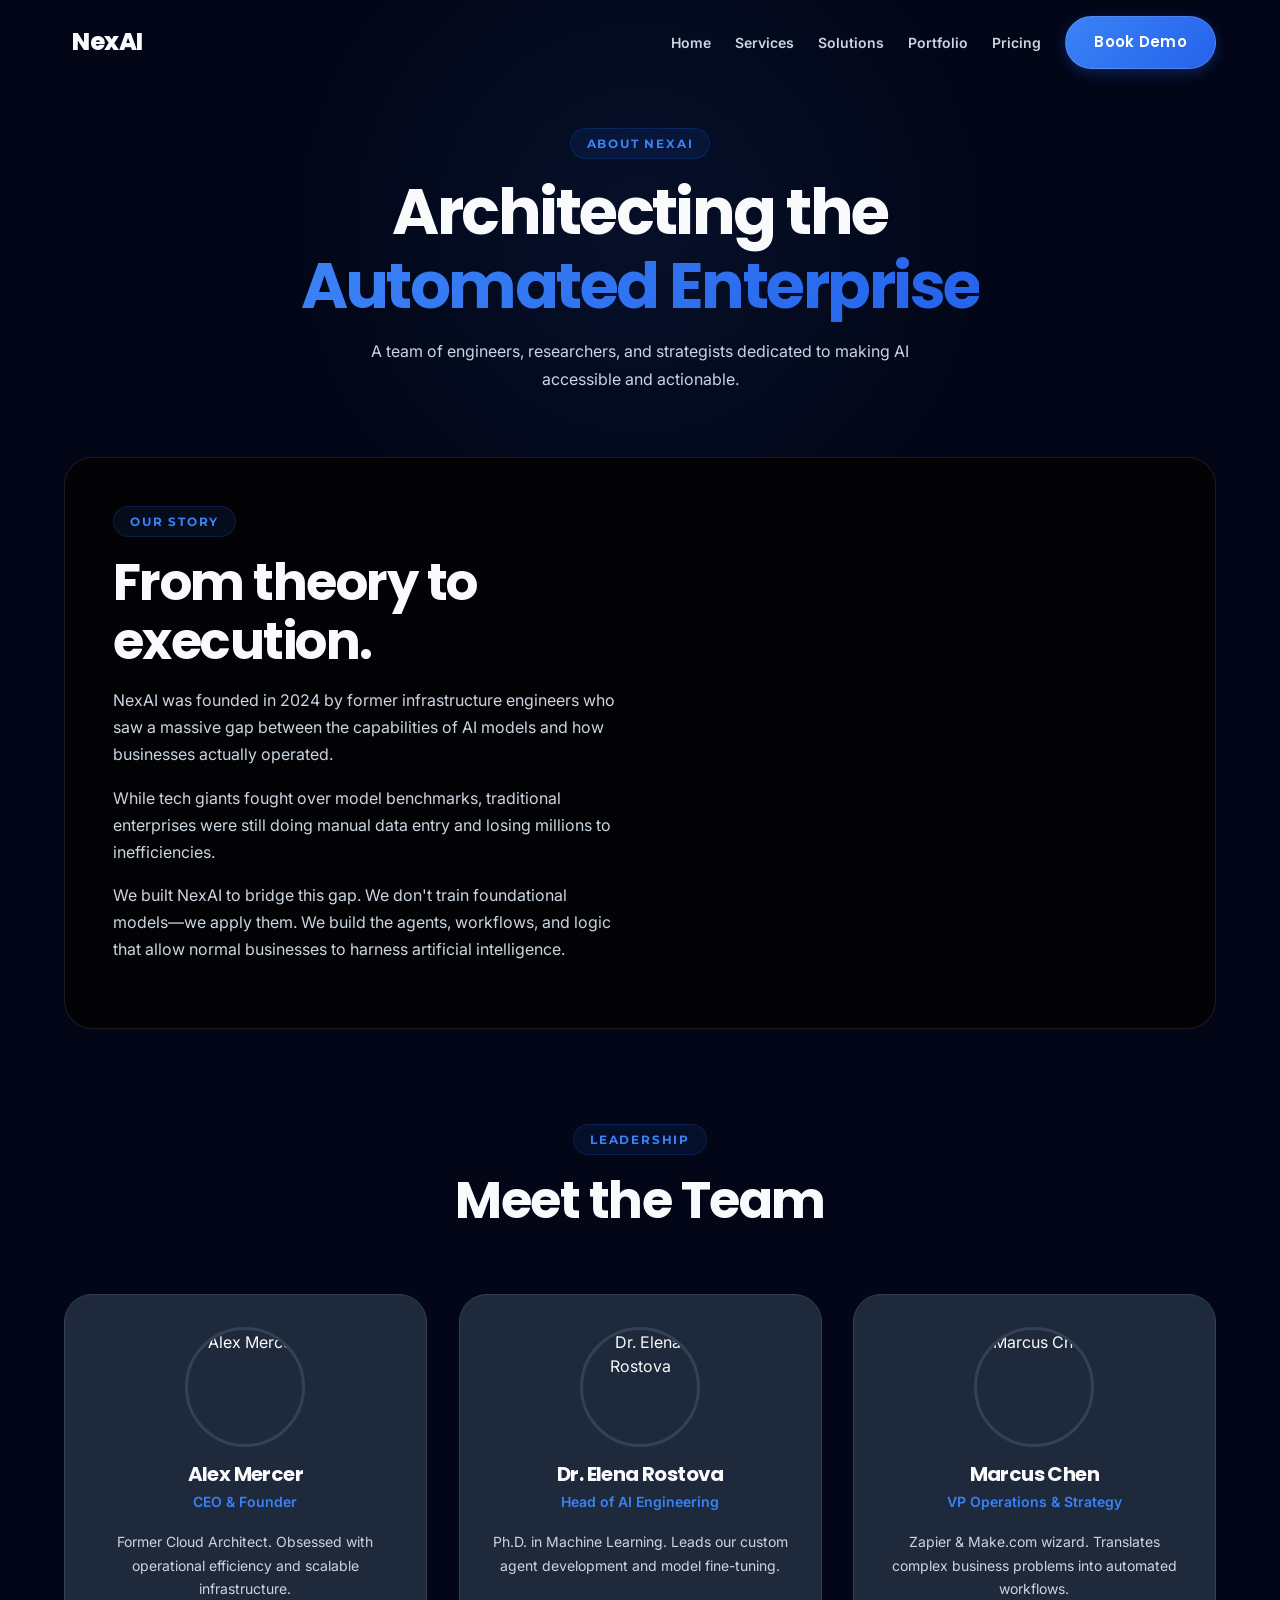
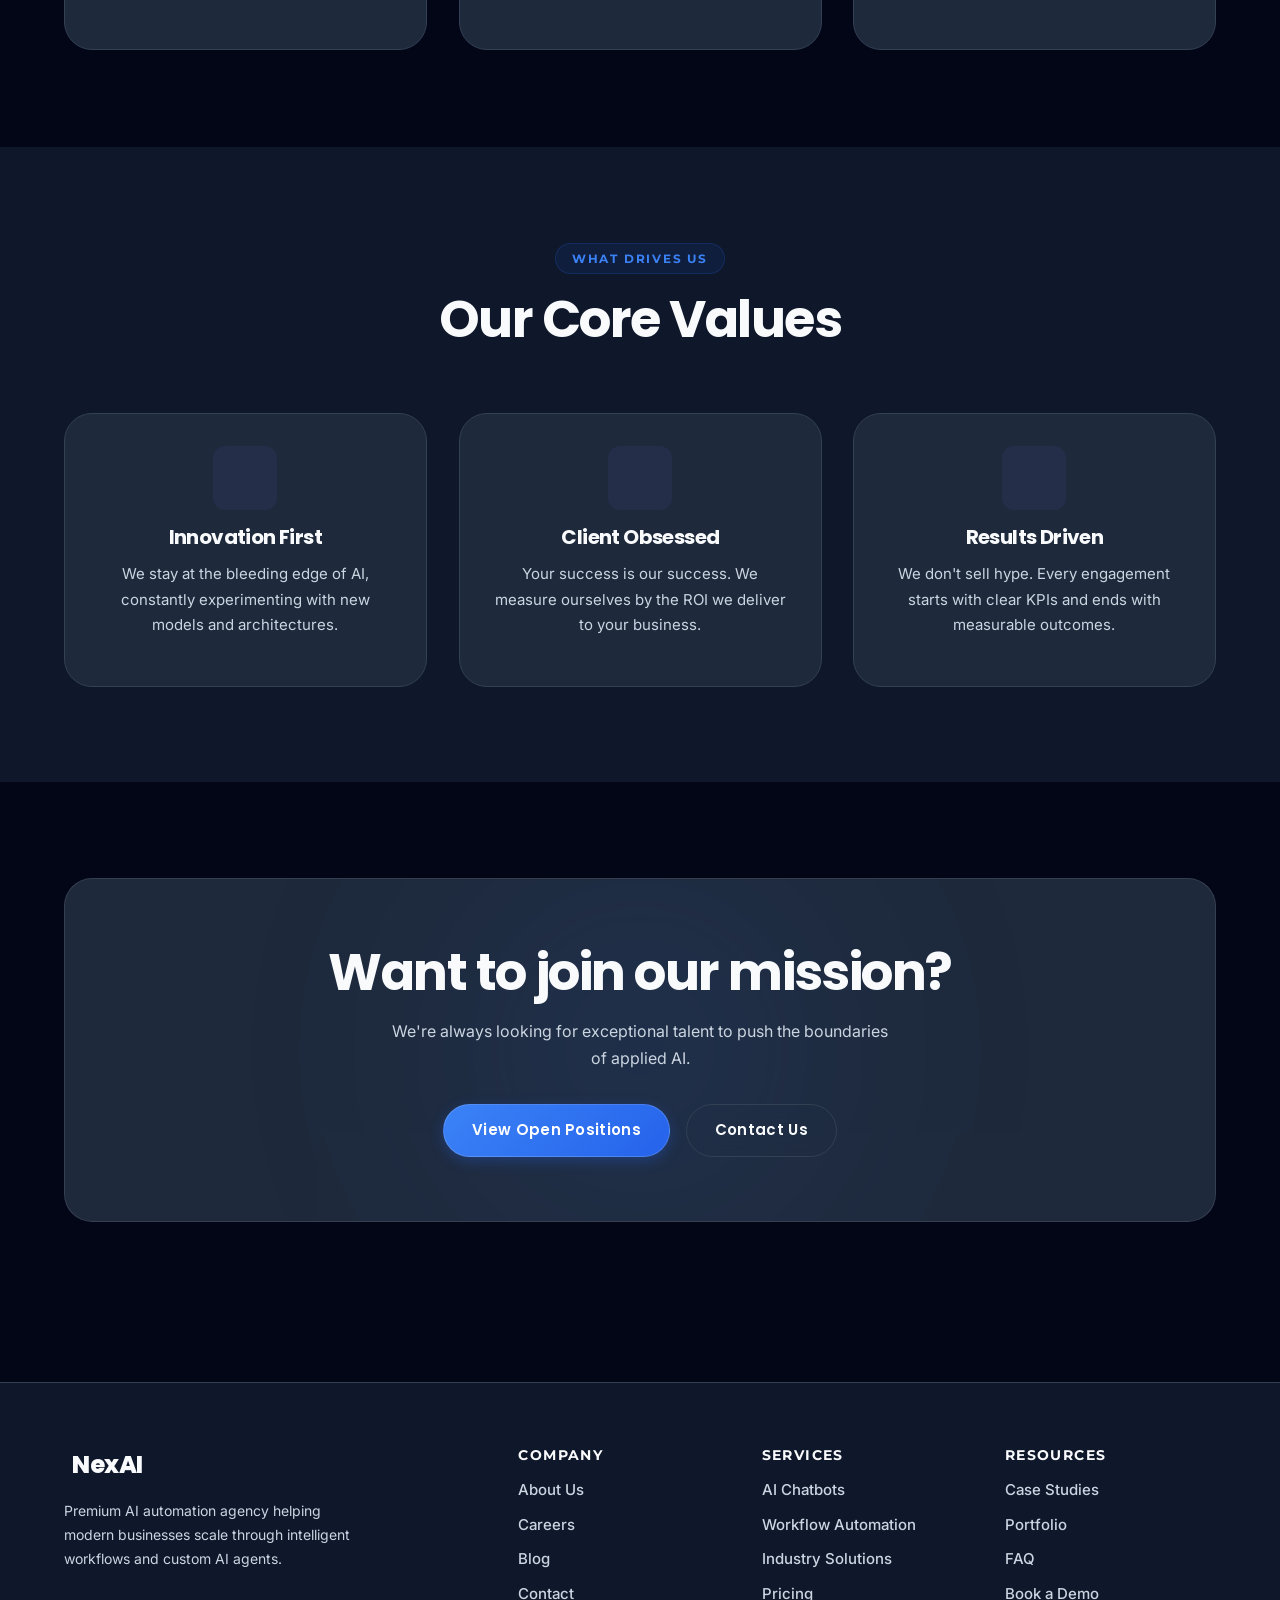
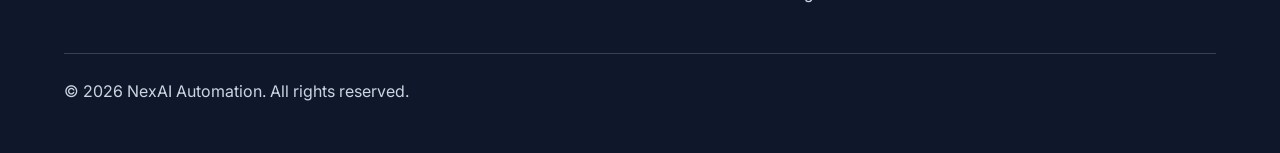
==== about-us.html @ 37d2e98c "Initial commit: NexAI - Complete AI Agency Website" ====
<!DOCTYPE html>
<html lang="en" data-theme="dark">
<head>
    <meta charset="UTF-8">
    <meta name="viewport" content="width=device-width, initial-scale=1.0">
    <title>About Us - NexAI Automation Agency</title>
    <link rel="preconnect" href="https://fonts.googleapis.com">
    <link rel="preconnect" href="https://fonts.gstatic.com" crossorigin>
    <link href="https://fonts.googleapis.com/css2?family=Inter:wght@300;400;500;600;700&family=Montserrat:wght@500;600;700;800&family=Poppins:wght@500;600;700;800&display=swap" rel="stylesheet">
    <link rel="stylesheet" href="assets/css/variables.css">
    <link rel="stylesheet" href="assets/css/reset.css">
    <link rel="stylesheet" href="assets/css/global.css">
    <link rel="stylesheet" href="assets/css/components.css">
    <link rel="stylesheet" href="assets/css/animations.css">
    <script src="https://unpkg.com/@phosphor-icons/web"></script>
    <style>
        .page-header { padding: var(--space-32) 0 var(--space-16); text-align: center; position: relative; overflow: hidden; }
        .story-section { background: rgba(99,102,241,0.04); border: 1px solid var(--border-glass); border-radius: var(--radius-2xl); padding: var(--space-12); margin-bottom: var(--space-24);
            background-image: linear-gradient(rgba(3,3,3,0.92),rgba(3,3,3,0.95)), url('https://images.unsplash.com/photo-1504384308090-c894fdcc538d?q=80&w=1500&auto=format&fit=crop'); background-size: cover; background-position: center; }
        [data-theme="light"] .story-section { background-image: linear-gradient(rgba(248,250,252,0.95),rgba(248,250,252,0.98)), url('https://images.unsplash.com/photo-1504384308090-c894fdcc538d?q=80&w=1500&auto=format&fit=crop'); }
        .team-grid { display: grid; grid-template-columns: 1fr; gap: var(--space-8); }
        @media(min-width:768px){ .team-grid { grid-template-columns: repeat(3,1fr); } }
        .team-card { background: var(--bg-card); border: 1px solid var(--border-color); border-radius: var(--radius-2xl); overflow: hidden; text-align: center; padding: var(--space-8); transition: all var(--transition-slow); }
        .team-card:hover { transform: translateY(-8px); border-color: var(--accent-primary); box-shadow: var(--shadow-xl); }
        .team-avatar { width: 120px; height: 120px; border-radius: 50%; margin: 0 auto var(--space-4); overflow: hidden; border: 3px solid var(--border-color); }
        .team-avatar img { width: 100%; height: 100%; object-fit: cover; }
        .team-role { font-size: 0.875rem; color: var(--accent-primary); font-weight: 600; margin-bottom: var(--space-4); }
        .team-socials { display: flex; justify-content: center; gap: var(--space-3); margin-top: var(--space-4); }
        .team-socials a { color: var(--text-muted); transition: color var(--transition-fast); }
        .team-socials a:hover { color: var(--accent-primary); }
        .values-grid { display: grid; grid-template-columns: 1fr; gap: var(--space-8); }
        @media(min-width:768px){ .values-grid { grid-template-columns: repeat(3,1fr); } }
        .value-card { text-align: center; padding: var(--space-8); background: var(--bg-card); border: 1px solid var(--border-color); border-radius: var(--radius-2xl); transition: all var(--transition-slow); }
        .value-card:hover { transform: translateY(-5px); box-shadow: var(--shadow-lg); }
        .value-icon { width: 64px; height: 64px; border-radius: var(--radius-lg); background: rgba(99,102,241,0.08); color: var(--accent-primary); display: flex; align-items: center; justify-content: center; margin: 0 auto var(--space-4); }
        .cta-section { background: var(--bg-card); border-radius: var(--radius-2xl); padding: var(--space-16) var(--space-8); text-align: center; position: relative; overflow: hidden; border: 1px solid var(--border-glass); }
    </style>
</head>
<body>
    <header class="header"><div class="container nav"><a href="index.html" class="logo"><i class="ph ph-cpu" class="logo-icon"></i> NexAI</a><nav class="nav-links"><a href="index.html" class="nav-link">Home</a><a href="services.html" class="nav-link">Services</a><a href="solutions.html" class="nav-link">Solutions</a><a href="portfolio.html" class="nav-link">Portfolio</a><a href="pricing.html" class="nav-link">Pricing</a><a href="book.html" class="btn btn-primary">Book Demo</a></nav><button class="mobile-menu-btn" aria-label="Open Menu"><i class="ph ph-list"></i></button></div></header>
    <div class="mobile-overlay"></div><div class="mobile-menu"><button class="close-menu-btn" aria-label="Close Menu"><i class="ph ph-x"></i></button><a href="index.html" class="nav-link">Home</a><a href="services.html" class="nav-link">Services</a><a href="solutions.html" class="nav-link">Solutions</a><a href="portfolio.html" class="nav-link">Portfolio</a><a href="pricing.html" class="nav-link">Pricing</a><div style="margin-top:auto;"><a href="book.html" class="btn btn-primary" style="width:100%;">Book Demo</a></div></div>

    <section class="page-header">
        <div class="bg-glow animate-float" style="top:50%;left:50%;transform:translate(-50%,-50%);"></div>
        <div class="container reveal">
            <span class="subtitle">About NexAI</span>
            <h1>Architecting the <span class="text-gradient">Automated Enterprise</span></h1>
            <p style="max-width:600px;margin:var(--space-4) auto 0;">A team of engineers, researchers, and strategists dedicated to making AI accessible and actionable.</p>
        </div>
    </section>

    <section class="section" style="padding-top:0;">
        <div class="container">
            <div class="story-section reveal-scale">
                <div class="grid grid-2" style="align-items:center;gap:var(--space-12);">
                    <div>
                        <span class="subtitle">Our Story</span>
                        <h2 style="margin-bottom:var(--space-4);">From theory to execution.</h2>
                        <p>NexAI was founded in 2024 by former infrastructure engineers who saw a massive gap between the capabilities of AI models and how businesses actually operated.</p>
                        <p>While tech giants fought over model benchmarks, traditional enterprises were still doing manual data entry and losing millions to inefficiencies.</p>
                        <p>We built NexAI to bridge this gap. We don't train foundational models—we apply them. We build the agents, workflows, and logic that allow normal businesses to harness artificial intelligence.</p>
                    </div>
                    <div style="text-align:center;"><i class="ph ph-git-merge" style="width:120px;height:120px;color:var(--accent-primary);opacity:0.7;" class="animate-float"></i></div>
                </div>
            </div>

            <div class="section-header reveal"><span class="subtitle">Leadership</span><h2>Meet the Team</h2></div>
            <div class="team-grid">
                <div class="team-card reveal-scale stagger-1">
                    <div class="team-avatar"><img src="https://images.unsplash.com/photo-1472099645785-5658abf4ff4e?q=80&w=250&auto=format&fit=crop" alt="Alex Mercer"></div>
                    <h3 style="font-size:1.25rem;margin-bottom:0.25rem;">Alex Mercer</h3>
                    <p class="team-role">CEO & Founder</p>
                    <p style="font-size:0.875rem;color:var(--text-secondary);">Former Cloud Architect. Obsessed with operational efficiency and scalable infrastructure.</p>
                    <div class="team-socials"><a href="https://twitter.com" target="_blank"><i class="ph ph-twitter-logo" style="width:18px;"></i></a><a href="https://linkedin.com" target="_blank"><i class="ph ph-linkedin-logo" style="width:18px;"></i></a></div>
                </div>
                <div class="team-card reveal-scale stagger-2">
                    <div class="team-avatar"><img src="https://images.unsplash.com/photo-1573496359142-b8d87734a5a2?q=80&w=250&auto=format&fit=crop" alt="Dr. Elena Rostova"></div>
                    <h3 style="font-size:1.25rem;margin-bottom:0.25rem;">Dr. Elena Rostova</h3>
                    <p class="team-role">Head of AI Engineering</p>
                    <p style="font-size:0.875rem;color:var(--text-secondary);">Ph.D. in Machine Learning. Leads our custom agent development and model fine-tuning.</p>
                    <div class="team-socials"><a href="https://twitter.com" target="_blank"><i class="ph ph-twitter-logo" style="width:18px;"></i></a><a href="https://linkedin.com" target="_blank"><i class="ph ph-linkedin-logo" style="width:18px;"></i></a><a href="https://github.com" target="_blank"><i class="ph ph-github-logo" style="width:18px;"></i></a></div>
                </div>
                <div class="team-card reveal-scale stagger-3">
                    <div class="team-avatar"><img src="https://images.unsplash.com/photo-1560250097-0b93528c311a?q=80&w=250&auto=format&fit=crop" alt="Marcus Chen"></div>
                    <h3 style="font-size:1.25rem;margin-bottom:0.25rem;">Marcus Chen</h3>
                    <p class="team-role">VP Operations & Strategy</p>
                    <p style="font-size:0.875rem;color:var(--text-secondary);">Zapier & Make.com wizard. Translates complex business problems into automated workflows.</p>
                    <div class="team-socials"><a href="https://twitter.com" target="_blank"><i class="ph ph-twitter-logo" style="width:18px;"></i></a><a href="https://linkedin.com" target="_blank"><i class="ph ph-linkedin-logo" style="width:18px;"></i></a></div>
                </div>
            </div>
        </div>
    </section>

    <section class="section" style="background:var(--bg-secondary);">
        <div class="container">
            <div class="section-header reveal"><span class="subtitle">What Drives Us</span><h2>Our Core Values</h2></div>
            <div class="values-grid">
                <div class="value-card reveal-scale stagger-1"><div class="value-icon"><i class="ph ph-lightbulb" style="width:28px;"></i></div><h3 style="font-size:1.25rem;margin-bottom:var(--space-3);">Innovation First</h3><p style="font-size:0.9375rem;">We stay at the bleeding edge of AI, constantly experimenting with new models and architectures.</p></div>
                <div class="value-card reveal-scale stagger-2"><div class="value-icon"><i class="ph ph-heart" style="width:28px;"></i></div><h3 style="font-size:1.25rem;margin-bottom:var(--space-3);">Client Obsessed</h3><p style="font-size:0.9375rem;">Your success is our success. We measure ourselves by the ROI we deliver to your business.</p></div>
                <div class="value-card reveal-scale stagger-3"><div class="value-icon"><i class="ph ph-target" style="width:28px;"></i></div><h3 style="font-size:1.25rem;margin-bottom:var(--space-3);">Results Driven</h3><p style="font-size:0.9375rem;">We don't sell hype. Every engagement starts with clear KPIs and ends with measurable outcomes.</p></div>
            </div>
        </div>
    </section>

    <section class="section">
        <div class="container">
            <div class="cta-section reveal-scale">
                <div class="bg-glow" style="top:50%;left:50%;transform:translate(-50%,-50%);opacity:0.15;"></div>
                <h2 style="margin-bottom:var(--space-4);position:relative;z-index:1;">Want to join our mission?</h2>
                <p style="color:var(--text-secondary);max-width:500px;margin:0 auto var(--space-8);position:relative;z-index:1;">We're always looking for exceptional talent to push the boundaries of applied AI.</p>
                <div style="display:flex;gap:var(--space-4);justify-content:center;flex-wrap:wrap;position:relative;z-index:1;">
                    <a href="careers.html" class="btn btn-primary">View Open Positions</a>
                    <a href="contact.html" class="btn btn-outline">Contact Us</a>
                </div>
            </div>
        </div>
    </section>

    <footer class="footer"><div class="container"><div class="footer-grid"><div class="footer-col"><a href="index.html" class="logo" style="margin-bottom:var(--space-4);"><i class="ph ph-cpu" class="logo-icon"></i> NexAI</a><p style="max-width:300px;font-size:0.875rem;">Premium AI automation agency helping modern businesses scale through intelligent workflows and custom AI agents.</p></div><div class="footer-col"><h4>Company</h4><div class="footer-links"><a href="about-us.html" class="footer-link">About Us</a><a href="careers.html" class="footer-link">Careers</a><a href="blog.html" class="footer-link">Blog</a><a href="contact.html" class="footer-link">Contact</a></div></div><div class="footer-col"><h4>Services</h4><div class="footer-links"><a href="services.html" class="footer-link">AI Chatbots</a><a href="services.html" class="footer-link">Workflow Automation</a><a href="solutions.html" class="footer-link">Industry Solutions</a><a href="pricing.html" class="footer-link">Pricing</a></div></div><div class="footer-col"><h4>Resources</h4><div class="footer-links"><a href="case-studies.html" class="footer-link">Case Studies</a><a href="portfolio.html" class="footer-link">Portfolio</a><a href="faq.html" class="footer-link">FAQ</a><a href="book.html" class="footer-link">Book a Demo</a></div></div></div><div class="footer-bottom"><p>&copy; 2026 NexAI Automation. All rights reserved.</p><div class="flex gap-4"><a href="https://twitter.com" target="_blank" class="footer-link"><i class="ph ph-twitter-logo" style="width:20px;"></i></a><a href="https://linkedin.com" target="_blank" class="footer-link"><i class="ph ph-linkedin-logo" style="width:20px;"></i></a><a href="https://github.com" target="_blank" class="footer-link"><i class="ph ph-github-logo" style="width:20px;"></i></a></div></div></div></footer>
    
    <script src="assets/js/main.js"></script>
    <script src="assets/js/animations.js"></script>
</body>
</html>
---- assets/css/variables.css ----
@import url('https://fonts.googleapis.com/css2?family=Inter:wght@300;400;500;600;700&family=Montserrat:wght@500;600;700;800&family=Poppins:wght@500;600;700;800&display=swap');

:root {
  /* Premium Typography */
  --font-heading: 'Poppins', -apple-system, BlinkMacSystemFont, "Segoe UI", Roboto, Helvetica, Arial, sans-serif;
  --font-primary: 'Inter', -apple-system, BlinkMacSystemFont, "Segoe UI", Roboto, Helvetica, Arial, sans-serif;
  --font-highlight: 'Montserrat', -apple-system, BlinkMacSystemFont, "Segoe UI", Roboto, Helvetica, Arial, sans-serif;
  
  /* Deep Enterprise Dark Mode (Locked) */
  --bg-primary: #020617; /* Very dark slate, almost black */
  --bg-secondary: #0f172a;
  --bg-card: #1e293b;
  --bg-glass: rgba(15, 23, 42, 0.8);
  --bg-glass-hover: rgba(30, 41, 59, 0.95);
  
  --text-primary: #f8fafc; /* Near white for high contrast */
  --text-secondary: #cbd5e1;
  --text-muted: #94a3b8;
  
  --border-color: #334155;
  --border-glass: rgba(255, 255, 255, 0.1);
  
  --accent-primary: #3b82f6; /* Brighter blue for dark mode contrast */
  --accent-secondary: #60a5fa;
  --gradient-primary: linear-gradient(135deg, #3b82f6, #2563eb);
  --gradient-hover: linear-gradient(135deg, #60a5fa, #3b82f6);
  
  /* Deep ambient shadows */
  --shadow-sm: 0 1px 2px rgba(0,0,0,0.8);
  --shadow-md: 0 4px 6px -1px rgba(0,0,0,0.8), 0 2px 4px -2px rgba(0,0,0,0.8);
  --shadow-lg: 0 12px 24px -4px rgba(0,0,0,0.9), 0 4px 12px -6px rgba(0,0,0,0.9);
  --shadow-xl: 0 25px 50px -12px rgba(0,0,0,1);
  --shadow-glow: 0 0 40px rgba(59, 130, 246, 0.25);
  
  /* Compact Spacing */
  --space-1: 0.25rem;
  --space-2: 0.5rem;
  --space-3: 0.75rem;
  --space-4: 1rem;
  --space-6: 1.5rem;
  --space-8: 2rem;
  --space-12: 3rem;
  --space-16: 4rem;
  --space-24: 6rem;
  --space-32: 8rem;
  --space-48: 12rem;
  
  /* Radii */
  --radius-sm: 0.375rem;
  --radius-md: 0.5rem;
  --radius-lg: 0.75rem;
  --radius-xl: 1.25rem;
  --radius-2xl: 1.75rem;
  --radius-full: 9999px;
  
  /* Transitions */
  --transition-fast: 150ms cubic-bezier(0.4, 0, 0.2, 1);
  --transition-normal: 300ms cubic-bezier(0.4, 0, 0.2, 1);
  --transition-slow: 500ms cubic-bezier(0.4, 0, 0.2, 1);
  --transition-bounce: 500ms cubic-bezier(0.34, 1.56, 0.64, 1);
  
  /* Z-Index */
  --z-negative: -1;
  --z-base: 1;
  --z-dropdown: 1000;
  --z-sticky: 1020;
  --z-fixed: 1030;
  --z-modal-backdrop: 1040;
  --z-modal: 1050;
  --z-toast: 1090;
}
---- assets/css/global.css ----
body {
  font-family: var(--font-primary);
  background-color: var(--bg-primary);
  color: var(--text-primary);
  overflow-x: hidden;
  -webkit-font-smoothing: antialiased;
  -moz-osx-font-smoothing: grayscale;
}

/* Typography */
h1, h2, h3, h4, h5, h6 {
  font-family: var(--font-heading);
  font-weight: 700;
  line-height: 1.15;
  letter-spacing: -0.03em;
  color: var(--text-primary);
}

h1 { font-size: clamp(2.75rem, 5vw, 4.5rem); letter-spacing: -0.04em; }
h2 { font-size: clamp(2rem, 4vw, 3.25rem); letter-spacing: -0.03em; }
h3 { font-size: clamp(1.25rem, 2.5vw, 2.25rem); }
h4 { font-size: clamp(1.125rem, 1.75vw, 1.5rem); }

p {
  color: var(--text-secondary);
  margin-bottom: var(--space-4);
  font-size: 1rem;
  line-height: 1.7;
  font-weight: 400;
}

.text-gradient {
  background: var(--gradient-primary);
  -webkit-background-clip: text;
  -webkit-text-fill-color: transparent;
  background-clip: text;
  display: inline-block;
}

.subtitle {
  font-family: var(--font-highlight);
  text-transform: uppercase;
  letter-spacing: 0.15em;
  font-weight: 700;
  font-size: 0.75rem;
  color: var(--accent-primary);
  margin-bottom: var(--space-4);
  display: inline-block;
  padding: 0.35rem 1rem;
  background: rgba(37, 99, 235, 0.1);
  border-radius: var(--radius-full);
  border: 1px solid rgba(37, 99, 235, 0.2);
}

/* Phosphor Icons Visibility Fix */
.ph {
  font-size: 1.5rem;
  color: var(--text-primary);
  line-height: 1;
  vertical-align: middle;
}
.accent-icon .ph {
  color: var(--accent-primary);
}

/* Layout Utilities */
.container {
  width: 100%;
  max-width: 1200px;
  margin: 0 auto;
  padding: 0 var(--space-6);
}

.section {
  padding: var(--space-24) 0;
  position: relative;
}

.section-header {
  text-align: center;
  margin-bottom: var(--space-16);
  max-width: 700px;
  margin-inline: auto;
}

.section-header p {
  font-size: 1.125rem;
  color: var(--text-secondary);
  margin-top: var(--space-4);
}

.grid {
  display: grid;
  gap: var(--space-6);
}

.grid-2 { grid-template-columns: repeat(1, 1fr); }
.grid-3 { grid-template-columns: repeat(1, 1fr); }
.grid-4 { grid-template-columns: repeat(1, 1fr); }

@media (min-width: 768px) {
  .grid-2 { grid-template-columns: repeat(2, 1fr); gap: var(--space-8); }
  .grid-3 { grid-template-columns: repeat(2, 1fr); gap: var(--space-8); }
  .grid-4 { grid-template-columns: repeat(2, 1fr); gap: var(--space-6); }
}

@media (min-width: 1024px) {
  .grid-3 { grid-template-columns: repeat(3, 1fr); gap: var(--space-12); }
  .grid-4 { grid-template-columns: repeat(4, 1fr); gap: var(--space-8); }
}

/* Flex Utilities */
.flex { display: flex; }
.items-center { align-items: center; }
.justify-between { justify-content: space-between; }
.justify-center { justify-content: center; }
.flex-col { flex-direction: column; }
.gap-2 { gap: var(--space-2); }
.gap-4 { gap: var(--space-4); }
.gap-6 { gap: var(--space-6); }
.gap-8 { gap: var(--space-8); }

/* Premium Glassmorphism */
.glass {
  background: var(--bg-glass);
  backdrop-filter: blur(24px) saturate(180%);
  -webkit-backdrop-filter: blur(24px) saturate(180%);
  border: 1px solid var(--border-glass);
  box-shadow: var(--shadow-xl);
}

/* Background Gradients */
.bg-glow {
  position: absolute;
  width: 800px;
  height: 800px;
  background: radial-gradient(circle, var(--accent-primary) 0%, transparent 50%);
  opacity: 0.15;
  filter: blur(120px);
  z-index: var(--z-negative);
  pointer-events: none;
  transform: translate3d(0,0,0);
}

/* Text Selection */
::selection {
  background: var(--accent-primary);
  color: white;
}
---- assets/css/components.css ----
/* Buttons */
.btn {
  display: inline-flex;
  align-items: center;
  justify-content: center;
  gap: var(--space-2);
  padding: 0.875rem 1.75rem;
  border-radius: var(--radius-full);
  font-family: var(--font-heading);
  font-weight: 600;
  font-size: 0.9375rem;
  letter-spacing: 0.02em;
  transition: all var(--transition-normal);
  text-align: center;
  position: relative;
  overflow: hidden;
  z-index: 1;
}

.btn-primary {
  background: var(--gradient-primary);
  color: #ffffff !important;
  box-shadow: 0 4px 14px 0 rgba(37, 99, 235, 0.3);
  border: 1px solid rgba(255, 255, 255, 0.15);
}

.btn-primary::before {
  content: '';
  position: absolute;
  top: 0; right: 0; bottom: 0; left: 0;
  background: var(--gradient-hover);
  z-index: -1;
  transition: opacity var(--transition-normal);
  opacity: 0;
}

.btn-primary:hover {
  transform: translateY(-2px);
  box-shadow: 0 8px 24px rgba(37, 99, 235, 0.4);
  border-color: rgba(255, 255, 255, 0.3);
}

.btn-primary:hover::before {
  opacity: 1;
}

.btn-primary:active {
  transform: translateY(0);
}

.btn-secondary {
  background: var(--bg-secondary);
  color: var(--text-primary);
  border: 1px solid var(--border-color);
}

.btn-secondary:hover {
  background: var(--bg-card);
  border-color: var(--text-secondary);
  transform: translateY(-2px);
  box-shadow: var(--shadow-sm);
}

.btn-outline {
  background: transparent;
  color: var(--text-primary);
  border: 1px solid var(--border-color);
  backdrop-filter: blur(10px);
}

.btn-outline:hover {
  border-color: var(--accent-primary);
  color: var(--accent-primary);
  background: rgba(37, 99, 235, 0.05);
}

/* Premium Cards */
.card {
  background: var(--bg-card);
  border-radius: var(--radius-2xl);
  padding: var(--space-8);
  border: 1px solid rgba(255,255,255,0.05);
  transition: all var(--transition-normal);
  box-shadow: var(--shadow-sm);
  position: relative;
  overflow: hidden;
  backdrop-filter: blur(12px);
  -webkit-backdrop-filter: blur(12px);
  z-index: 1;
}

.card:hover {
  transform: translateY(-4px);
  box-shadow: var(--shadow-md);
  border-color: rgba(37, 99, 235, 0.3);
  background: var(--bg-glass);
}

/* Subtle glow line at top on hover */
.card::before {
  content: '';
  position: absolute;
  top: 0;
  left: 0;
  width: 100%;
  height: 2px;
  background: var(--gradient-primary);
  opacity: 0;
  transition: opacity var(--transition-normal);
  z-index: 2;
}

.card:hover::before {
  opacity: 1;
}

/* Badges */
.badge {
  display: inline-flex;
  align-items: center;
  padding: 0.3rem 0.8rem;
  border-radius: var(--radius-full);
  font-size: 0.75rem;
  font-weight: 700;
  letter-spacing: 0.05em;
  text-transform: uppercase;
  background: rgba(37, 99, 235, 0.1);
  color: var(--accent-primary);
  border: 1px solid rgba(37, 99, 235, 0.2);
  font-family: var(--font-highlight);
}

/* Forms */
.form-group {
  margin-bottom: var(--space-4);
}

.form-label {
  display: block;
  margin-bottom: var(--space-2);
  font-weight: 600;
  color: var(--text-primary);
  font-size: 0.875rem;
  text-transform: uppercase;
  letter-spacing: 0.05em;
  font-family: var(--font-highlight);
}

.form-control {
  width: 100%;
  padding: 0.875rem 1.25rem;
  background: rgba(0, 0, 0, 0.2);
  border: 1px solid var(--border-color);
  border-radius: var(--radius-lg);
  color: var(--text-primary);
  transition: all var(--transition-fast);
  font-size: 1rem;
  font-family: var(--font-primary);
}

.form-control:focus {
  outline: none;
  border-color: var(--accent-primary);
  box-shadow: 0 0 0 2px rgba(37, 99, 235, 0.2);
  background: var(--bg-secondary);
}

/* Navigation (Header) */
.header {
  position: fixed;
  top: 0;
  left: 0;
  width: 100%;
  z-index: var(--z-sticky);
  transition: all var(--transition-normal);
  padding: var(--space-4) 0;
  background: transparent;
}

.header.scrolled {
  background: var(--bg-glass);
  backdrop-filter: blur(12px) saturate(180%);
  -webkit-backdrop-filter: blur(12px) saturate(180%);
  border-bottom: 1px solid var(--border-color);
  padding: var(--space-3) 0;
  box-shadow: var(--shadow-sm);
}

.nav {
  display: flex;
  justify-content: space-between;
  align-items: center;
}

.logo {
  font-family: var(--font-heading);
  font-size: 1.5rem;
  font-weight: 800;
  color: var(--text-primary);
  display: flex;
  align-items: center;
  gap: 0.5rem;
  letter-spacing: -0.02em;
}

.logo-icon {
  color: var(--accent-primary);
  font-size: 1.75rem;
}

.nav-links {
  display: none;
  gap: var(--space-6);
  align-items: center;
}

@media (min-width: 1024px) {
  .nav-links {
    display: flex;
  }
}

.nav-link {
  font-weight: 600;
  font-size: 0.875rem;
  color: var(--text-secondary);
  transition: color var(--transition-fast);
  position: relative;
  font-family: var(--font-primary);
}

.nav-link:hover, .nav-link.active {
  color: var(--text-primary);
}

.nav-link::after {
  content: '';
  position: absolute;
  bottom: -6px;
  left: 50%;
  transform: translateX(-50%);
  width: 0;
  height: 2px;
  background: var(--gradient-primary);
  transition: width var(--transition-bounce);
}

.nav-link:hover::after, .nav-link.active::after {
  width: 100%;
}

.mobile-menu-btn {
  display: block;
  font-size: 1.5rem;
  color: var(--text-primary);
  background: none;
  border: none;
  cursor: pointer;
}

@media (min-width: 1024px) {
  .mobile-menu-btn {
    display: none;
  }
}

/* Mobile Menu */
.mobile-menu {
  position: fixed;
  top: 0;
  right: -100%;
  width: 100%;
  max-width: 400px;
  height: 100vh;
  background: var(--bg-card);
  backdrop-filter: blur(20px);
  border-left: 1px solid var(--border-color);
  z-index: var(--z-fixed);
  padding: var(--space-24) var(--space-8) var(--space-8);
  box-shadow: var(--shadow-xl);
  transition: right var(--transition-slow);
  display: flex;
  flex-direction: column;
  gap: var(--space-6);
}

.mobile-menu.open {
  right: 0;
}

.mobile-menu .nav-link {
  font-size: 1.25rem;
  display: block;
  padding: var(--space-2) 0;
}

.mobile-overlay {
  position: fixed;
  top: 0;
  left: 0;
  width: 100%;
  height: 100%;
  background: rgba(0,0,0,0.6);
  backdrop-filter: blur(8px);
  z-index: var(--z-modal-backdrop);
  opacity: 0;
  pointer-events: none;
  transition: opacity var(--transition-normal);
}

.mobile-overlay.open {
  opacity: 1;
  pointer-events: auto;
}

.close-menu-btn {
  position: absolute;
  top: var(--space-6);
  right: var(--space-6);
  width: 40px;
  height: 40px;
  display: flex;
  align-items: center;
  justify-content: center;
  border-radius: 50%;
  background: var(--bg-secondary);
  color: var(--text-primary);
  transition: all var(--transition-fast);
  border: none;
  cursor: pointer;
}

.close-menu-btn:hover {
  background: var(--bg-primary);
  transform: rotate(90deg);
}

/* Footer */
.footer {
  background: var(--bg-secondary);
  border-top: 1px solid var(--border-color);
  padding: var(--space-16) 0 var(--space-8);
  margin-top: var(--space-16);
}

.footer-grid {
  display: grid;
  grid-template-columns: 1fr;
  gap: var(--space-8);
  margin-bottom: var(--space-12);
}

@media (min-width: 768px) {
  .footer-grid {
    grid-template-columns: 2fr 1fr 1fr 1fr;
  }
}

.footer-col h4 {
  margin-bottom: var(--space-4);
  font-size: 0.875rem;
  text-transform: uppercase;
  letter-spacing: 0.1em;
  color: var(--text-primary);
  font-family: var(--font-highlight);
}

.footer-links {
  display: flex;
  flex-direction: column;
  gap: var(--space-3);
}

.footer-link {
  color: var(--text-secondary);
  transition: all var(--transition-fast);
  font-weight: 500;
  text-decoration: none;
  font-size: 0.9375rem;
}

.footer-link:hover {
  color: var(--accent-primary);
  transform: translateX(4px);
}

.footer-bottom {
  padding-top: var(--space-6);
  border-top: 1px solid var(--border-color);
  display: flex;
  flex-direction: column;
  align-items: center;
  gap: var(--space-4);
  text-align: center;
  color: var(--text-muted);
  font-size: 0.875rem;
}

@media (min-width: 768px) {
  .footer-bottom {
    flex-direction: row;
    justify-content: space-between;
  }
}
---- assets/css/animations.css ----
/* Scroll Reveal Base */
.reveal, .reveal-left, .reveal-right, .reveal-scale {
  opacity: 0;
  will-change: transform, opacity;
  transition: all 1s cubic-bezier(0.16, 1, 0.3, 1);
}

.reveal {
  transform: translateY(40px);
}

.reveal-left {
  transform: translateX(-60px);
}

.reveal-right {
  transform: translateX(60px);
}

.reveal-scale {
  transform: scale(0.9) translateY(30px);
}

/* Active State applied by JS */
.reveal.active, .reveal-left.active, .reveal-right.active, .reveal-scale.active {
  opacity: 1;
  transform: translate(0) scale(1);
}

/* Stagger Delays */
.stagger-1 { transition-delay: 100ms; }
.stagger-2 { transition-delay: 200ms; }
.stagger-3 { transition-delay: 300ms; }
.stagger-4 { transition-delay: 400ms; }

/* Stagger Children for Grids */
.reveal.active .stagger-child:nth-child(1) { transition-delay: 100ms; opacity: 1; transform: translateY(0); }
.reveal.active .stagger-child:nth-child(2) { transition-delay: 200ms; opacity: 1; transform: translateY(0); }
.reveal.active .stagger-child:nth-child(3) { transition-delay: 300ms; opacity: 1; transform: translateY(0); }
.reveal.active .stagger-child:nth-child(4) { transition-delay: 400ms; opacity: 1; transform: translateY(0); }

.stagger-child {
  opacity: 0;
  transform: translateY(30px);
  transition: all 0.8s cubic-bezier(0.16, 1, 0.3, 1);
}

/* Floating Elements */
@keyframes float {
  0%, 100% { transform: translateY(0) translate(-50%, -50%); }
  50% { transform: translateY(-20px) translate(-50%, -50%); }
}

.animate-float {
  animation: float 8s ease-in-out infinite;
}

/* Spinners */
@keyframes spin {
  from { transform: rotate(0deg); }
  to { transform: rotate(360deg); }
}

.animate-spin-slow {
  animation: spin 3s linear infinite;
}
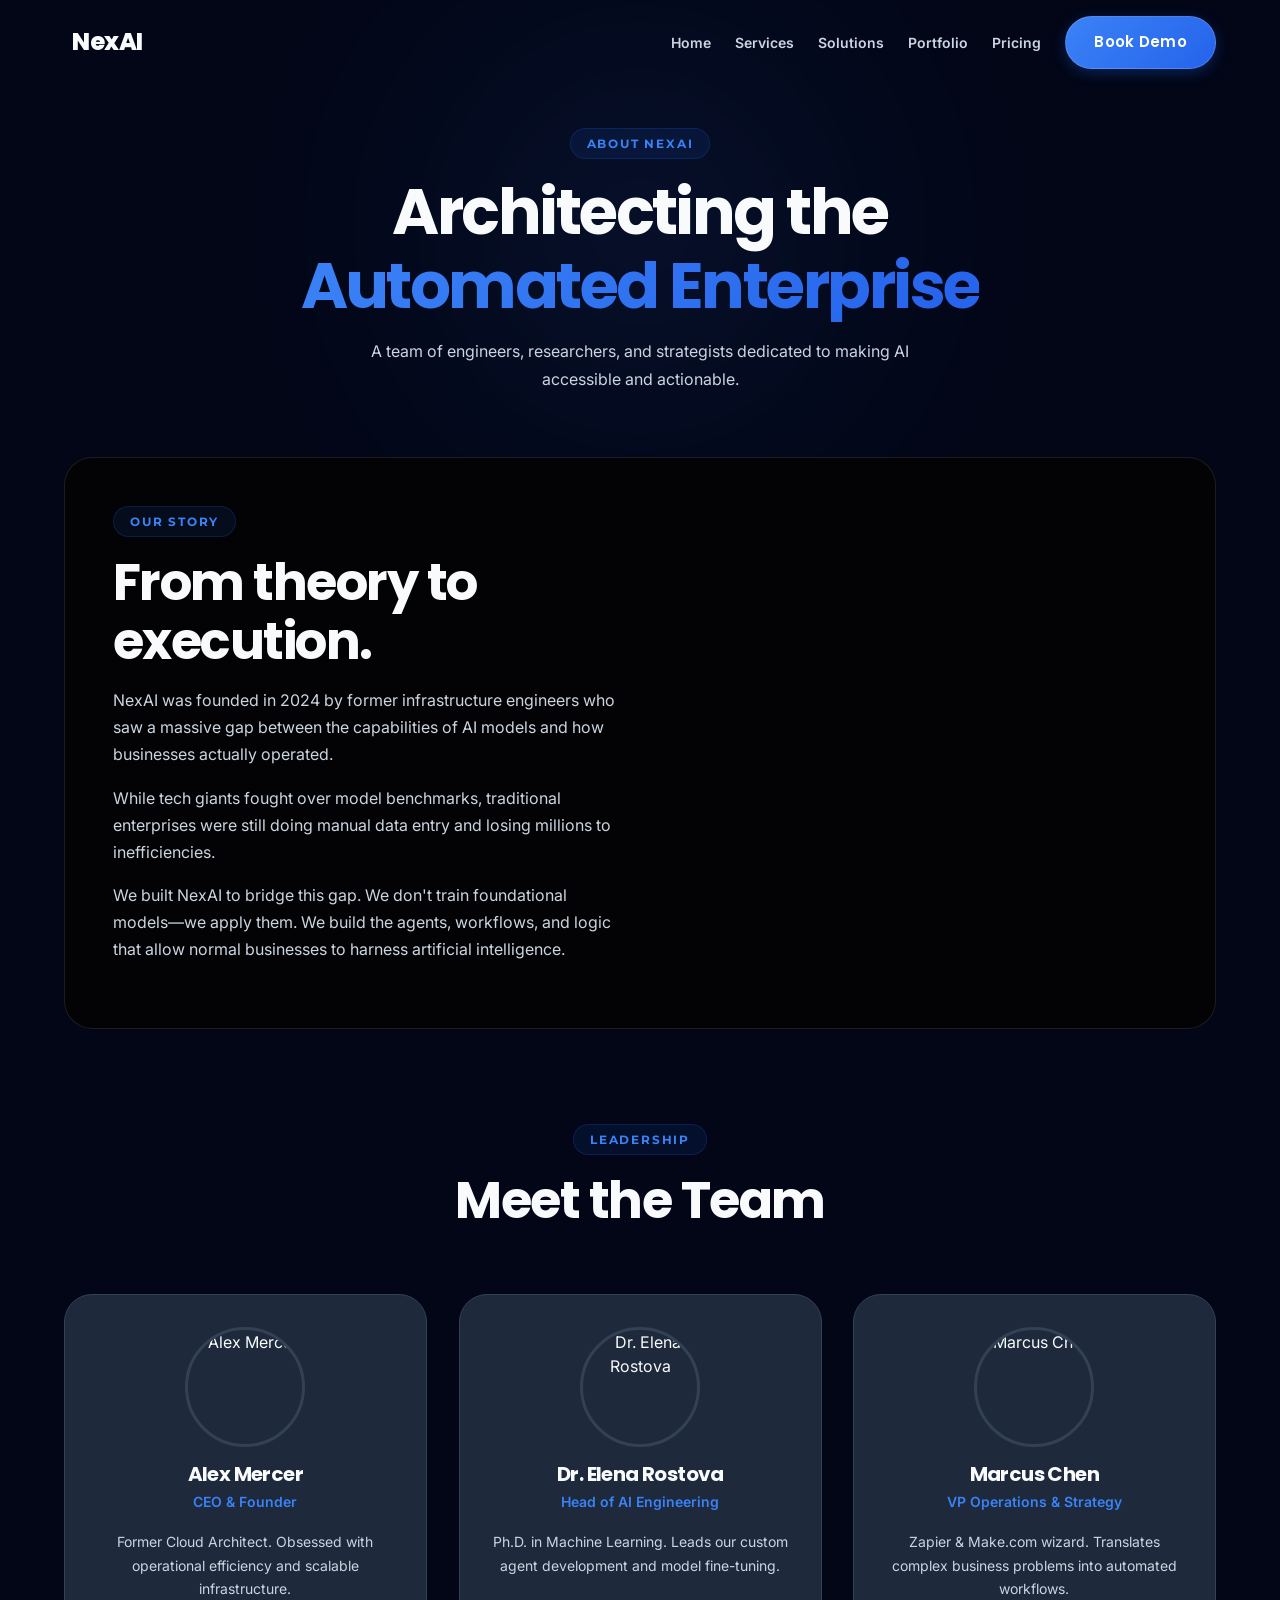
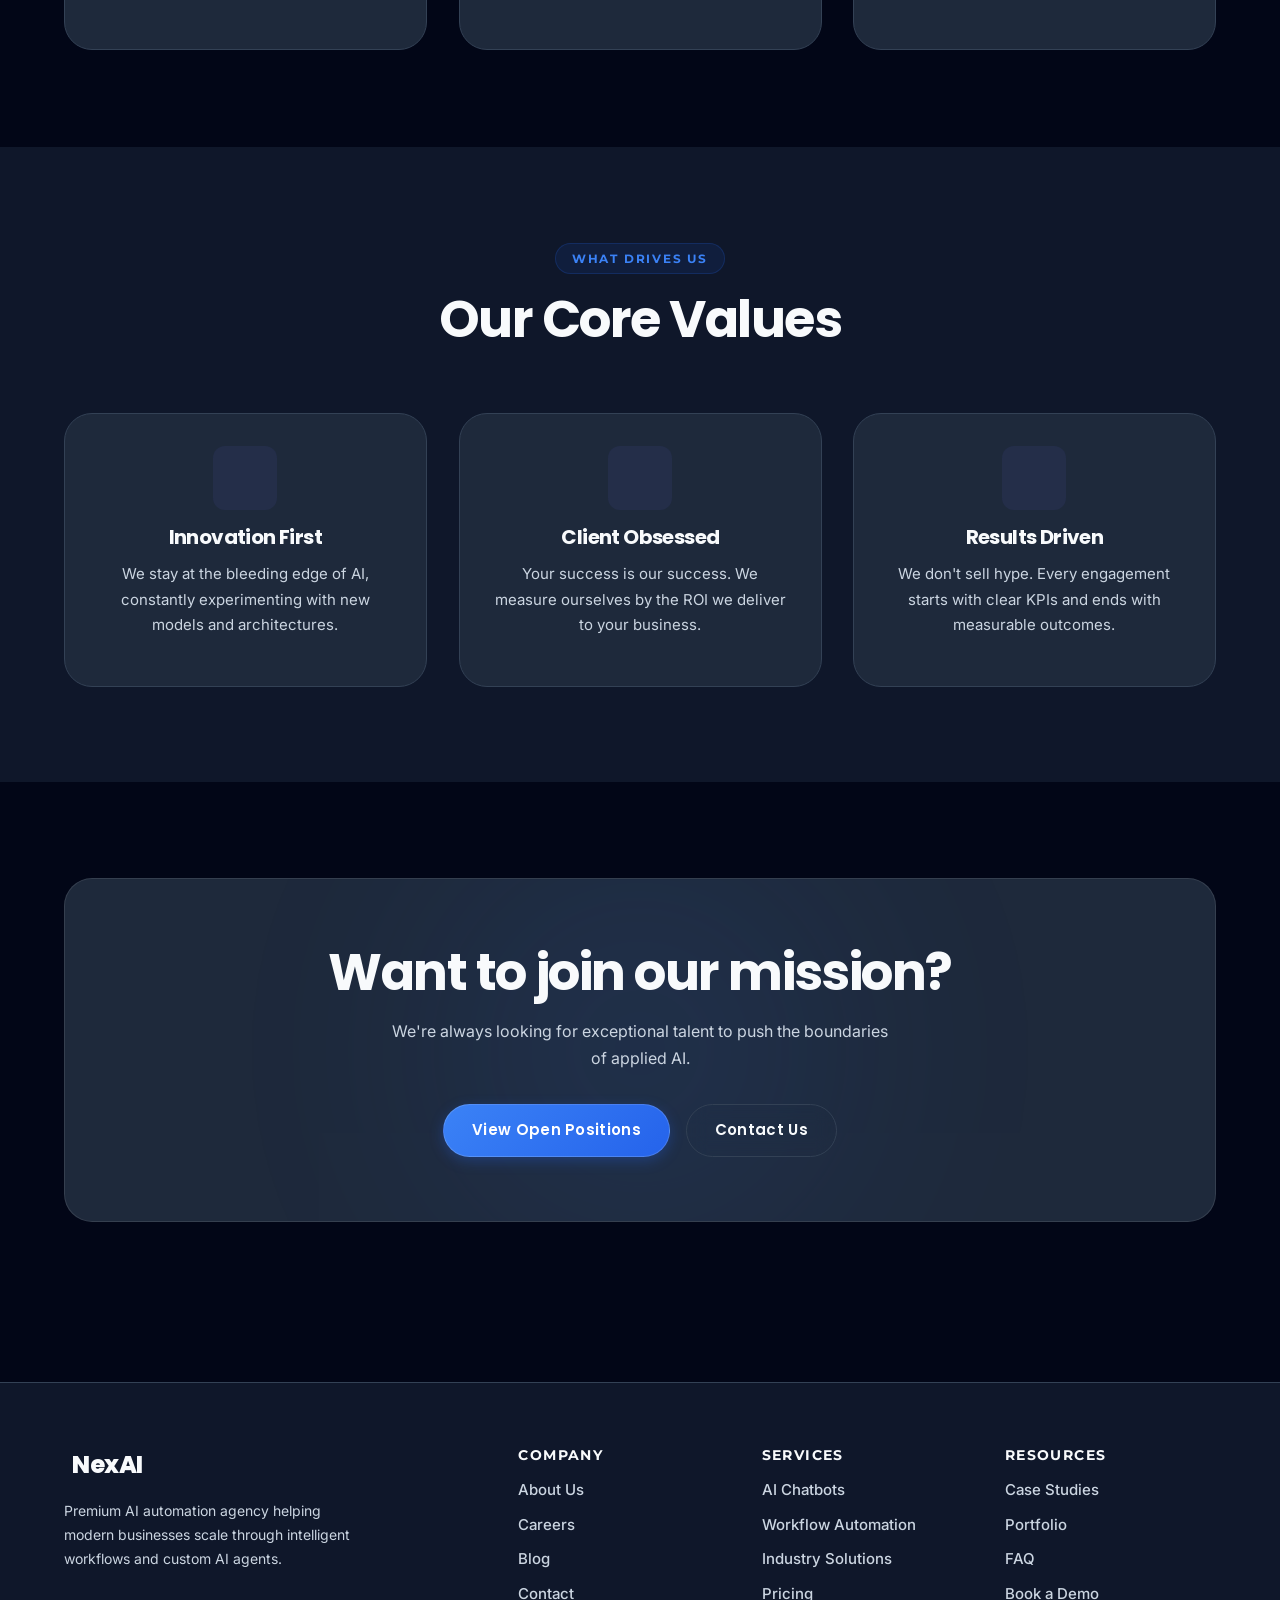
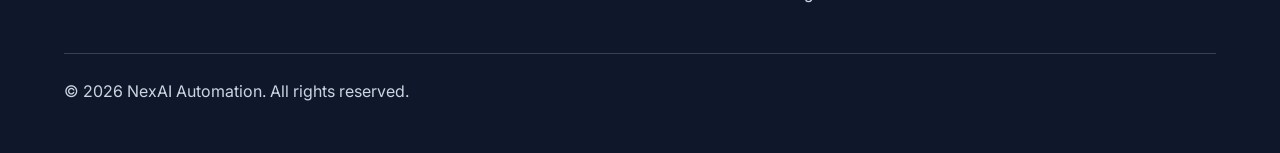
==== commit 9a08ed25: "feat: complete full site responsiveness across all pages" ====
--- a/about-us.html
+++ b/about-us.html
@@ -14,12 +14,15 @@
     <link rel="stylesheet" href="assets/css/animations.css">
     <script src="https://unpkg.com/@phosphor-icons/web"></script>
     <style>
-        .page-header { padding: var(--space-32) 0 var(--space-16); text-align: center; position: relative; overflow: hidden; }
-        .story-section { background: rgba(99,102,241,0.04); border: 1px solid var(--border-glass); border-radius: var(--radius-2xl); padding: var(--space-12); margin-bottom: var(--space-24);
+        .page-header { padding: var(--space-20) 0 var(--space-10); text-align: center; position: relative; overflow: hidden; }
+        @media(min-width:768px){ .page-header { padding: var(--space-32) 0 var(--space-16); } }
+        .story-section { background: rgba(99,102,241,0.04); border: 1px solid var(--border-glass); border-radius: var(--radius-2xl); padding: var(--space-6); margin-bottom: var(--space-16);
             background-image: linear-gradient(rgba(3,3,3,0.92),rgba(3,3,3,0.95)), url('https://images.unsplash.com/photo-1504384308090-c894fdcc538d?q=80&w=1500&auto=format&fit=crop'); background-size: cover; background-position: center; }
+        @media(min-width:768px){ .story-section { padding: var(--space-12); margin-bottom: var(--space-24); } }
         [data-theme="light"] .story-section { background-image: linear-gradient(rgba(248,250,252,0.95),rgba(248,250,252,0.98)), url('https://images.unsplash.com/photo-1504384308090-c894fdcc538d?q=80&w=1500&auto=format&fit=crop'); }
-        .team-grid { display: grid; grid-template-columns: 1fr; gap: var(--space-8); }
-        @media(min-width:768px){ .team-grid { grid-template-columns: repeat(3,1fr); } }
+        .team-grid { display: grid; grid-template-columns: 1fr; gap: var(--space-6); }
+        @media(min-width:640px){ .team-grid { grid-template-columns: repeat(2,1fr); } }
+        @media(min-width:1024px){ .team-grid { grid-template-columns: repeat(3,1fr); gap: var(--space-8); } }
         .team-card { background: var(--bg-card); border: 1px solid var(--border-color); border-radius: var(--radius-2xl); overflow: hidden; text-align: center; padding: var(--space-8); transition: all var(--transition-slow); }
         .team-card:hover { transform: translateY(-8px); border-color: var(--accent-primary); box-shadow: var(--shadow-xl); }
         .team-avatar { width: 120px; height: 120px; border-radius: 50%; margin: 0 auto var(--space-4); overflow: hidden; border: 3px solid var(--border-color); }
@@ -28,8 +31,9 @@
         .team-socials { display: flex; justify-content: center; gap: var(--space-3); margin-top: var(--space-4); }
         .team-socials a { color: var(--text-muted); transition: color var(--transition-fast); }
         .team-socials a:hover { color: var(--accent-primary); }
-        .values-grid { display: grid; grid-template-columns: 1fr; gap: var(--space-8); }
-        @media(min-width:768px){ .values-grid { grid-template-columns: repeat(3,1fr); } }
+        .values-grid { display: grid; grid-template-columns: 1fr; gap: var(--space-6); }
+        @media(min-width:640px){ .values-grid { grid-template-columns: repeat(2,1fr); } }
+        @media(min-width:1024px){ .values-grid { grid-template-columns: repeat(3,1fr); gap: var(--space-8); } }
         .value-card { text-align: center; padding: var(--space-8); background: var(--bg-card); border: 1px solid var(--border-color); border-radius: var(--radius-2xl); transition: all var(--transition-slow); }
         .value-card:hover { transform: translateY(-5px); box-shadow: var(--shadow-lg); }
         .value-icon { width: 64px; height: 64px; border-radius: var(--radius-lg); background: rgba(99,102,241,0.08); color: var(--accent-primary); display: flex; align-items: center; justify-content: center; margin: 0 auto var(--space-4); }
@@ -37,8 +41,8 @@
     </style>
 </head>
 <body>
-    <header class="header"><div class="container nav"><a href="index.html" class="logo"><i class="ph ph-cpu" class="logo-icon"></i> NexAI</a><nav class="nav-links"><a href="index.html" class="nav-link">Home</a><a href="services.html" class="nav-link">Services</a><a href="solutions.html" class="nav-link">Solutions</a><a href="portfolio.html" class="nav-link">Portfolio</a><a href="pricing.html" class="nav-link">Pricing</a><a href="book.html" class="btn btn-primary">Book Demo</a></nav><button class="mobile-menu-btn" aria-label="Open Menu"><i class="ph ph-list"></i></button></div></header>
-    <div class="mobile-overlay"></div><div class="mobile-menu"><button class="close-menu-btn" aria-label="Close Menu"><i class="ph ph-x"></i></button><a href="index.html" class="nav-link">Home</a><a href="services.html" class="nav-link">Services</a><a href="solutions.html" class="nav-link">Solutions</a><a href="portfolio.html" class="nav-link">Portfolio</a><a href="pricing.html" class="nav-link">Pricing</a><div style="margin-top:auto;"><a href="book.html" class="btn btn-primary" style="width:100%;">Book Demo</a></div></div>
+    <header class="header"><div class="container nav"><a href="index.html" class="logo"><i class="ph ph-cpu logo-icon"></i> NexAI</a><nav class="nav-links"><a href="index.html" class="nav-link">Home</a><a href="services.html" class="nav-link">Services</a><a href="solutions.html" class="nav-link">Solutions</a><a href="portfolio.html" class="nav-link">Portfolio</a><a href="pricing.html" class="nav-link">Pricing</a><a href="book.html" class="btn btn-primary">Book Demo</a></nav><button class="mobile-menu-btn" aria-label="Open Menu"><i class="ph ph-list"></i></button></div></header>
+    <div class="mobile-overlay"></div><div class="mobile-menu"><button class="close-menu-btn" aria-label="Close Menu"><i class="ph ph-x"></i></button><a href="index.html" class="nav-link">Home</a><a href="services.html" class="nav-link">Services</a><a href="solutions.html" class="nav-link">Solutions</a><a href="portfolio.html" class="nav-link">Portfolio</a><a href="pricing.html" class="nav-link">Pricing</a><a href="about-us.html" class="nav-link active">About</a><a href="blog.html" class="nav-link">Blog</a><a href="contact.html" class="nav-link">Contact</a><div style="margin-top:auto;"><a href="book.html" class="btn btn-primary" style="width:100%;">Book Demo</a></div></div>
 
     <section class="page-header">
         <div class="bg-glow animate-float" style="top:50%;left:50%;transform:translate(-50%,-50%);"></div>
@@ -116,7 +120,7 @@
         </div>
     </section>
 
-    <footer class="footer"><div class="container"><div class="footer-grid"><div class="footer-col"><a href="index.html" class="logo" style="margin-bottom:var(--space-4);"><i class="ph ph-cpu" class="logo-icon"></i> NexAI</a><p style="max-width:300px;font-size:0.875rem;">Premium AI automation agency helping modern businesses scale through intelligent workflows and custom AI agents.</p></div><div class="footer-col"><h4>Company</h4><div class="footer-links"><a href="about-us.html" class="footer-link">About Us</a><a href="careers.html" class="footer-link">Careers</a><a href="blog.html" class="footer-link">Blog</a><a href="contact.html" class="footer-link">Contact</a></div></div><div class="footer-col"><h4>Services</h4><div class="footer-links"><a href="services.html" class="footer-link">AI Chatbots</a><a href="services.html" class="footer-link">Workflow Automation</a><a href="solutions.html" class="footer-link">Industry Solutions</a><a href="pricing.html" class="footer-link">Pricing</a></div></div><div class="footer-col"><h4>Resources</h4><div class="footer-links"><a href="case-studies.html" class="footer-link">Case Studies</a><a href="portfolio.html" class="footer-link">Portfolio</a><a href="faq.html" class="footer-link">FAQ</a><a href="book.html" class="footer-link">Book a Demo</a></div></div></div><div class="footer-bottom"><p>&copy; 2026 NexAI Automation. All rights reserved.</p><div class="flex gap-4"><a href="https://twitter.com" target="_blank" class="footer-link"><i class="ph ph-twitter-logo" style="width:20px;"></i></a><a href="https://linkedin.com" target="_blank" class="footer-link"><i class="ph ph-linkedin-logo" style="width:20px;"></i></a><a href="https://github.com" target="_blank" class="footer-link"><i class="ph ph-github-logo" style="width:20px;"></i></a></div></div></div></footer>
+    <footer class="footer"><div class="container"><div class="footer-grid"><div class="footer-col"><a href="index.html" class="logo" style="margin-bottom:var(--space-4);"><i class="ph ph-cpu logo-icon"></i> NexAI</a><p style="max-width:300px;font-size:0.875rem;">Premium AI automation agency helping modern businesses scale through intelligent workflows and custom AI agents.</p></div><div class="footer-col"><h4>Company</h4><div class="footer-links"><a href="about-us.html" class="footer-link">About Us</a><a href="careers.html" class="footer-link">Careers</a><a href="blog.html" class="footer-link">Blog</a><a href="contact.html" class="footer-link">Contact</a></div></div><div class="footer-col"><h4>Services</h4><div class="footer-links"><a href="services.html" class="footer-link">AI Chatbots</a><a href="services.html" class="footer-link">Workflow Automation</a><a href="solutions.html" class="footer-link">Industry Solutions</a><a href="pricing.html" class="footer-link">Pricing</a></div></div><div class="footer-col"><h4>Resources</h4><div class="footer-links"><a href="case-studies.html" class="footer-link">Case Studies</a><a href="portfolio.html" class="footer-link">Portfolio</a><a href="faq.html" class="footer-link">FAQ</a><a href="book.html" class="footer-link">Book a Demo</a></div></div></div><div class="footer-bottom"><p>&copy; 2026 NexAI Automation. All rights reserved.</p><div class="flex gap-4"><a href="https://twitter.com" target="_blank" class="footer-link"><i class="ph ph-twitter-logo" style="width:20px;"></i></a><a href="https://linkedin.com" target="_blank" class="footer-link"><i class="ph ph-linkedin-logo" style="width:20px;"></i></a><a href="https://github.com" target="_blank" class="footer-link"><i class="ph ph-github-logo" style="width:20px;"></i></a></div></div></div></footer>
     
     <script src="assets/js/main.js"></script>
     <script src="assets/js/animations.js"></script>
--- a/assets/css/global.css
+++ b/assets/css/global.css
@@ -63,17 +63,28 @@
   color: var(--accent-primary);
 }
 
-/* Layout Utilities */
 .container {
   width: 100%;
   max-width: 1200px;
   margin: 0 auto;
-  padding: 0 var(--space-6);
+  padding: 0 var(--space-4);
+}
+
+@media (min-width: 640px) {
+  .container {
+    padding: 0 var(--space-6);
+  }
 }
 
 .section {
-  padding: var(--space-24) 0;
+  padding: var(--space-12) 0;
   position: relative;
+}
+
+@media (min-width: 768px) {
+  .section {
+    padding: var(--space-24) 0;
+  }
 }
 
 .section-header {
--- a/assets/css/components.css
+++ b/assets/css/components.css
@@ -282,6 +282,7 @@
   display: flex;
   flex-direction: column;
   gap: var(--space-6);
+  overflow-y: auto;
 }
 
 .mobile-menu.open {
